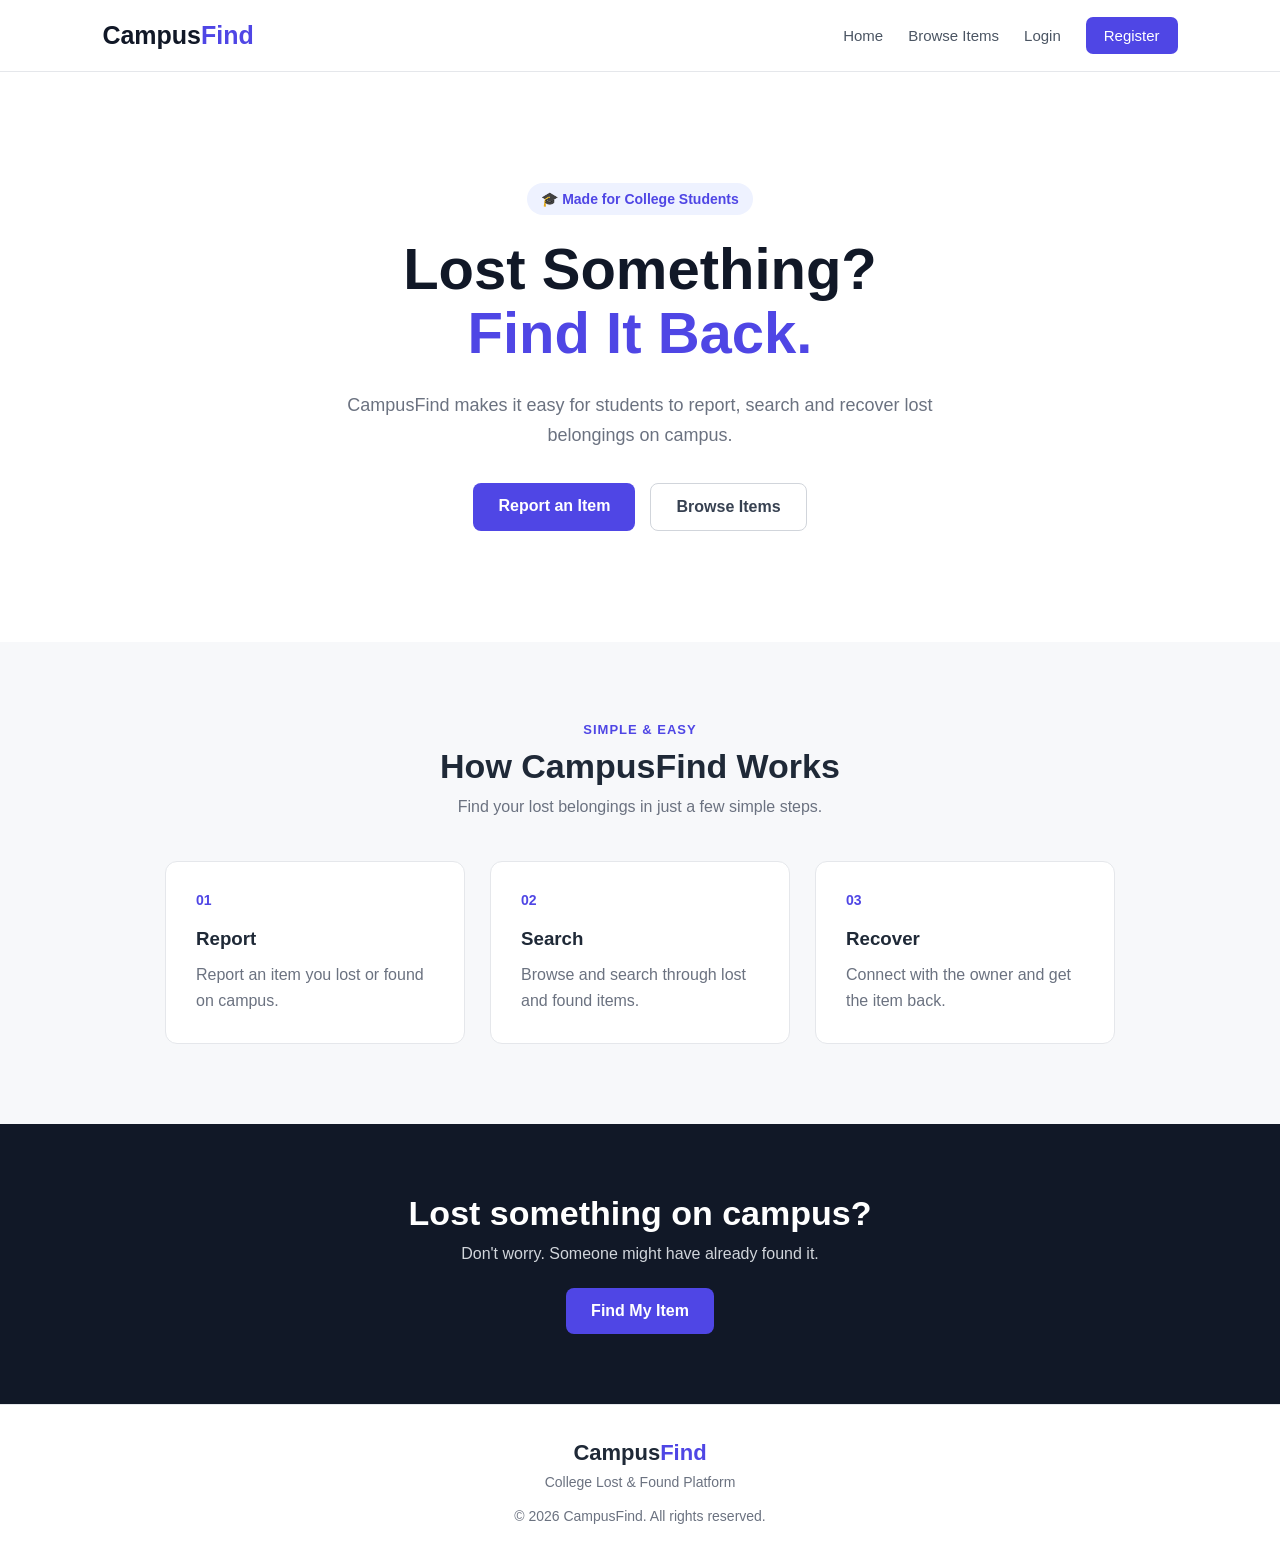
==== frontend/index.html @ 3764a951 "Add login and registration pages" ====
<!DOCTYPE html>
<html lang="en">

<head>
    <meta charset="UTF-8">
    <meta name="viewport" content="width=device-width, initial-scale=1.0">

    <title>CampusFind | Lost & Found</title>

    <link rel="stylesheet" href="css/style.css">
</head>

<body>

    <!-- NAVBAR -->
    <nav class="navbar">

        <a href="index.html" class="logo">
            Campus<span>Find</span>
        </a>

        <div class="nav-links">
            <a href="index.html">Home</a>
            <a href="items.html">Browse Items</a>
            <a href="login.html">Login</a>
            <a href="register.html" class="nav-btn">Register</a>
        </div>

    </nav>


    <!-- HERO -->
    <section class="hero">

        <div class="hero-content">

            <div class="badge">
                🎓 Made for College Students
            </div>

            <h1>
                Lost Something?
                <span>Find It Back.</span>
            </h1>

            <p>
                CampusFind makes it easy for students to report,
                search and recover lost belongings on campus.
            </p>

            <div class="hero-buttons">

                <a href="report.html" class="btn primary-btn">
                    Report an Item
                </a>

                <a href="items.html" class="btn secondary-btn">
                    Browse Items
                </a>

            </div>

        </div>

    </section>


    <!-- HOW IT WORKS -->
    <section class="how-section">

        <div class="section-heading">

            <p class="small-title">SIMPLE & EASY</p>

            <h2>How CampusFind Works</h2>

            <p>
                Find your lost belongings in just a few simple steps.
            </p>

        </div>


        <div class="steps">

            <div class="step-card">

                <div class="step-number">01</div>

                <h3>Report</h3>

                <p>
                    Report an item you lost or found on campus.
                </p>

            </div>


            <div class="step-card">

                <div class="step-number">02</div>

                <h3>Search</h3>

                <p>
                    Browse and search through lost and found items.
                </p>

            </div>


            <div class="step-card">

                <div class="step-number">03</div>

                <h3>Recover</h3>

                <p>
                    Connect with the owner and get the item back.
                </p>

            </div>

        </div>

    </section>


    <!-- CTA -->
    <section class="cta">

        <h2>
            Lost something on campus?
        </h2>

        <p>
            Don't worry. Someone might have already found it.
        </p>

        <a href="items.html" class="btn primary-btn">
            Find My Item
        </a>

    </section>


    <!-- FOOTER -->
    <footer>

        <div class="footer-logo">
            Campus<span>Find</span>
        </div>

        <p>
            College Lost & Found Platform
        </p>

        <p class="copyright">
            © 2026 CampusFind. All rights reserved.
        </p>

    </footer>


</body>

</html>
---- frontend/css/style.css ----
* {
    margin: 0;
    padding: 0;
    box-sizing: border-box;
}

body {
    font-family: Arial, sans-serif;
    background: #f7f8fa;
    color: #1f2937;
}


/* NAVBAR */

.navbar {
    height: 72px;
    background: white;

    display: flex;
    align-items: center;
    justify-content: space-between;

    padding: 0 8%;

    border-bottom: 1px solid #e5e7eb;
}

.logo {
    text-decoration: none;
    color: #111827;

    font-size: 25px;
    font-weight: 800;
}

.logo span,
.footer-logo span {
    color: #4f46e5;
}

.nav-links {
    display: flex;
    align-items: center;
    gap: 25px;
}

.nav-links a {
    text-decoration: none;
    color: #4b5563;
    font-size: 15px;
}

.nav-links a:hover {
    color: #4f46e5;
}

.nav-btn {
    background: #4f46e5;
    color: white !important;

    padding: 10px 18px;
    border-radius: 7px;
}


/* HERO */

.hero {
    min-height: 570px;

    display: flex;
    justify-content: center;
    align-items: center;

    text-align: center;

    padding: 60px 20px;

    background: white;
}

.hero-content {
    max-width: 750px;
}

.badge {
    display: inline-block;

    padding: 8px 14px;

    border-radius: 20px;

    background: #eef2ff;
    color: #4f46e5;

    font-size: 14px;
    font-weight: 600;

    margin-bottom: 22px;
}

.hero h1 {
    font-size: 58px;
    line-height: 1.1;

    color: #111827;

    margin-bottom: 25px;
}

.hero h1 span {
    display: block;
    color: #4f46e5;
}

.hero p {
    max-width: 620px;

    margin: 0 auto 32px;

    font-size: 18px;
    line-height: 1.7;

    color: #6b7280;
}


/* BUTTONS */

.hero-buttons {
    display: flex;
    justify-content: center;
    gap: 15px;
}

.btn {
    display: inline-block;

    padding: 14px 25px;

    border-radius: 8px;

    text-decoration: none;

    font-weight: 600;
}

.primary-btn {
    background: #4f46e5;
    color: white;
}

.primary-btn:hover {
    background: #4338ca;
}

.secondary-btn {
    background: white;
    color: #374151;

    border: 1px solid #d1d5db;
}


/* HOW IT WORKS */

.how-section {
    padding: 80px 8%;
}

.section-heading {
    text-align: center;
    margin-bottom: 45px;
}

.small-title {
    color: #4f46e5;

    font-size: 13px;
    font-weight: bold;

    letter-spacing: 1px;

    margin-bottom: 10px;
}

.section-heading h2 {
    font-size: 34px;
    margin-bottom: 12px;
}

.section-heading > p:last-child {
    color: #6b7280;
}


.steps {
    display: flex;
    justify-content: center;

    gap: 25px;
}

.step-card {
    background: white;

    width: 300px;

    padding: 30px;

    border: 1px solid #e5e7eb;

    border-radius: 12px;
}

.step-number {
    color: #4f46e5;

    font-size: 14px;
    font-weight: bold;

    margin-bottom: 20px;
}

.step-card h3 {
    margin-bottom: 12px;
}

.step-card p {
    color: #6b7280;
    line-height: 1.6;
}


/* CTA */

.cta {
    padding: 70px 20px;

    background: #111827;

    color: white;

    text-align: center;
}

.cta h2 {
    font-size: 34px;
    margin-bottom: 12px;
}

.cta p {
    color: #d1d5db;
    margin-bottom: 25px;
}


/* FOOTER */

footer {
    padding: 35px 20px;

    text-align: center;

    background: white;

    border-top: 1px solid #e5e7eb;
}

.footer-logo {
    font-size: 22px;
    font-weight: bold;

    margin-bottom: 8px;
}

footer p {
    color: #6b7280;
    font-size: 14px;
}

.copyright {
    margin-top: 18px;
}


/* MOBILE */

@media (max-width: 700px) {

    .navbar {
        padding: 0 5%;
    }

    .nav-links {
        gap: 10px;
    }

    .nav-links a:not(.nav-btn) {
        display: none;
    }

    .hero h1 {
        font-size: 42px;
    }

    .hero p {
        font-size: 16px;
    }

    .hero-buttons {
        flex-direction: column;
    }

    .steps {
        flex-direction: column;
        align-items: center;
    }

    .step-card {
        width: 100%;
        max-width: 400px;
    }
}
/* AUTH PAGES */

.auth-page {
    min-height: calc(100vh - 72px);

    display: flex;
    justify-content: center;
    align-items: center;

    padding: 50px 20px;

    background: #f7f8fa;
}

.auth-card {
    width: 100%;
    max-width: 450px;

    background: white;

    padding: 40px;

    border: 1px solid #e5e7eb;
    border-radius: 14px;

    box-shadow: 0 8px 30px rgba(0, 0, 0, 0.06);
}

.auth-header {
    text-align: center;
    margin-bottom: 30px;
}

.auth-header h1 {
    font-size: 30px;
    margin-bottom: 10px;
}

.auth-header p {
    color: #6b7280;
}


/* FORM */

.form-group {
    margin-bottom: 20px;
}

.form-group label {
    display: block;

    margin-bottom: 8px;

    font-size: 14px;
    font-weight: 600;
}

.form-group input {
    width: 100%;

    padding: 13px 14px;

    border: 1px solid #d1d5db;
    border-radius: 7px;

    font-size: 15px;

    outline: none;
}

.form-group input:focus {
    border-color: #4f46e5;
}


/* OPTIONS */

.form-options {
    display: flex;

    justify-content: space-between;
    align-items: center;

    margin-bottom: 25px;

    font-size: 13px;
}

.form-options a {
    color: #4f46e5;
    text-decoration: none;
}

.remember {
    display: flex;
    align-items: center;
    gap: 6px;
}


/* LOGIN BUTTON */

.auth-btn {
    width: 100%;

    padding: 14px;

    border: none;
    border-radius: 8px;

    background: #4f46e5;
    color: white;

    font-size: 16px;
    font-weight: 600;

    cursor: pointer;
}

.auth-btn:hover {
    background: #4338ca;
}


/* AUTH FOOTER */

.auth-footer {
    text-align: center;

    margin-top: 25px;

    font-size: 14px;

    color: #6b7280;
}

.auth-footer a {
    color: #4f46e5;

    font-weight: 600;

    text-decoration: none;
}
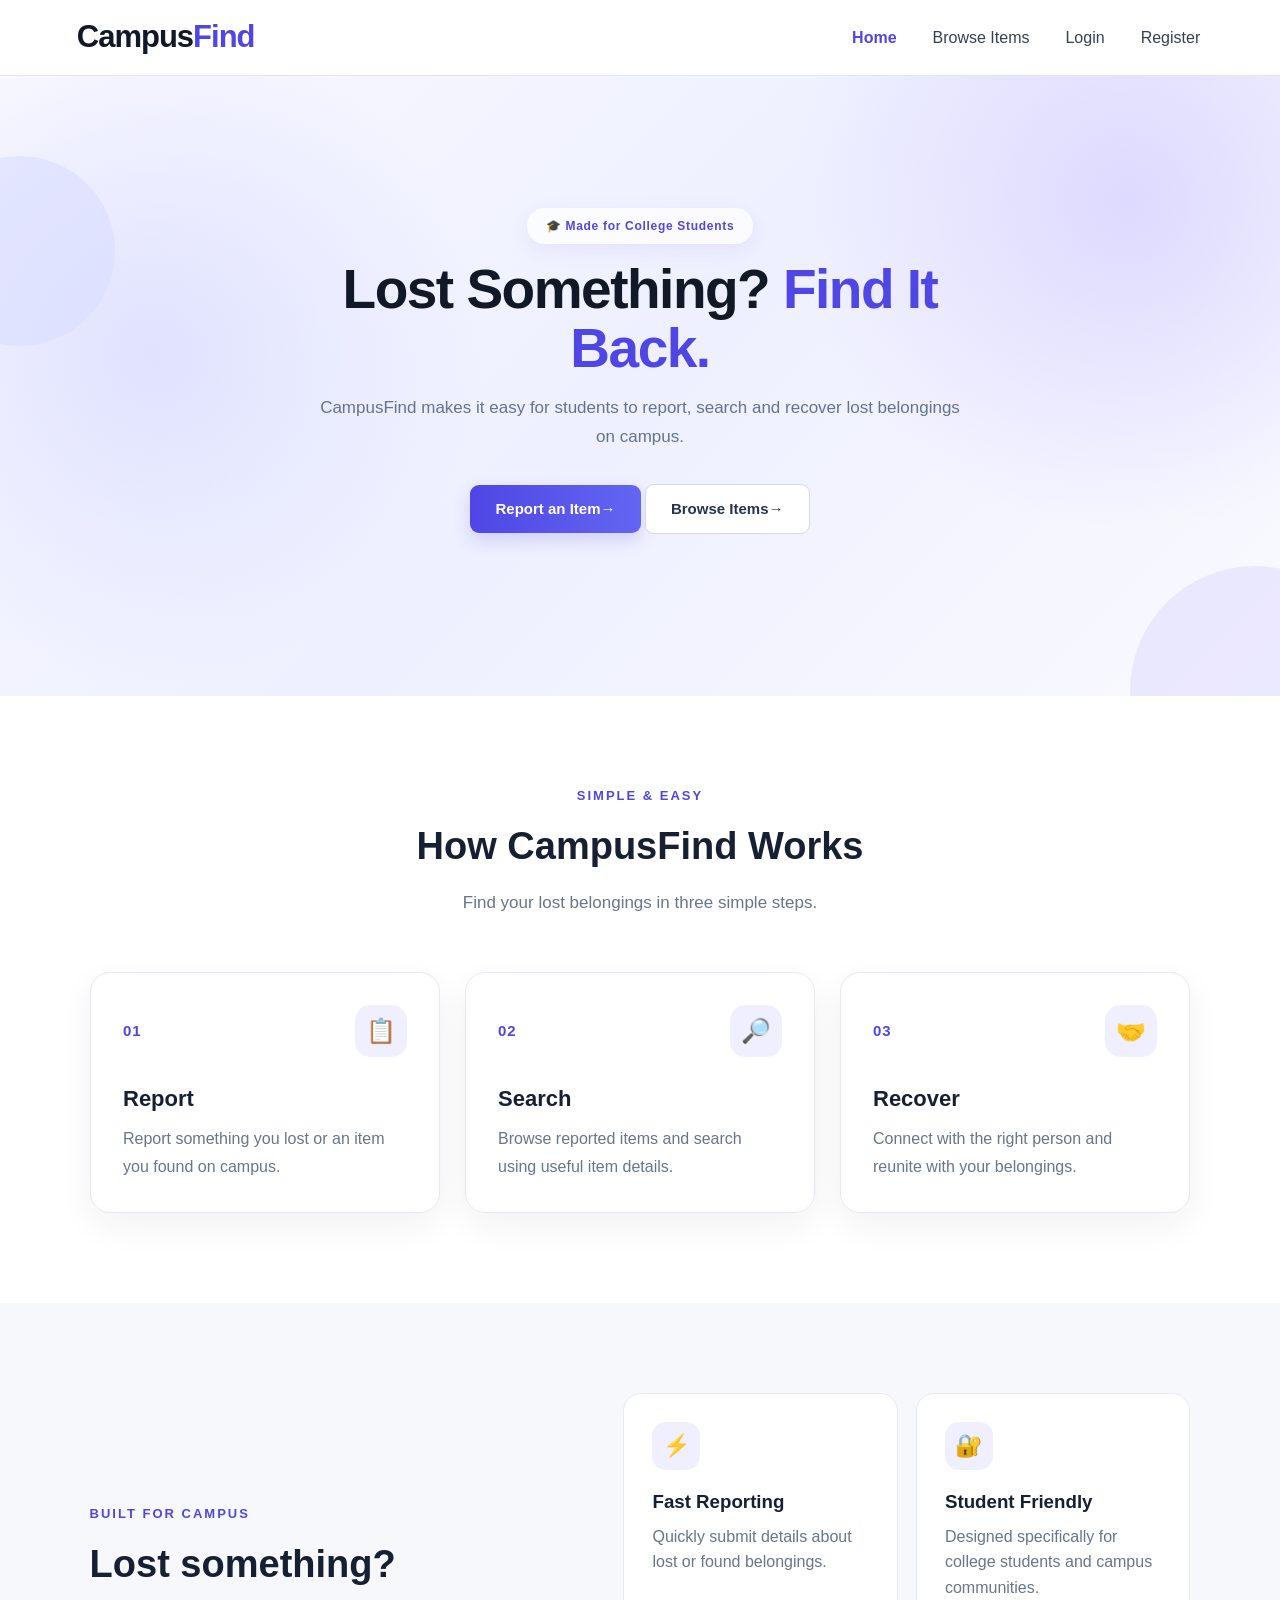
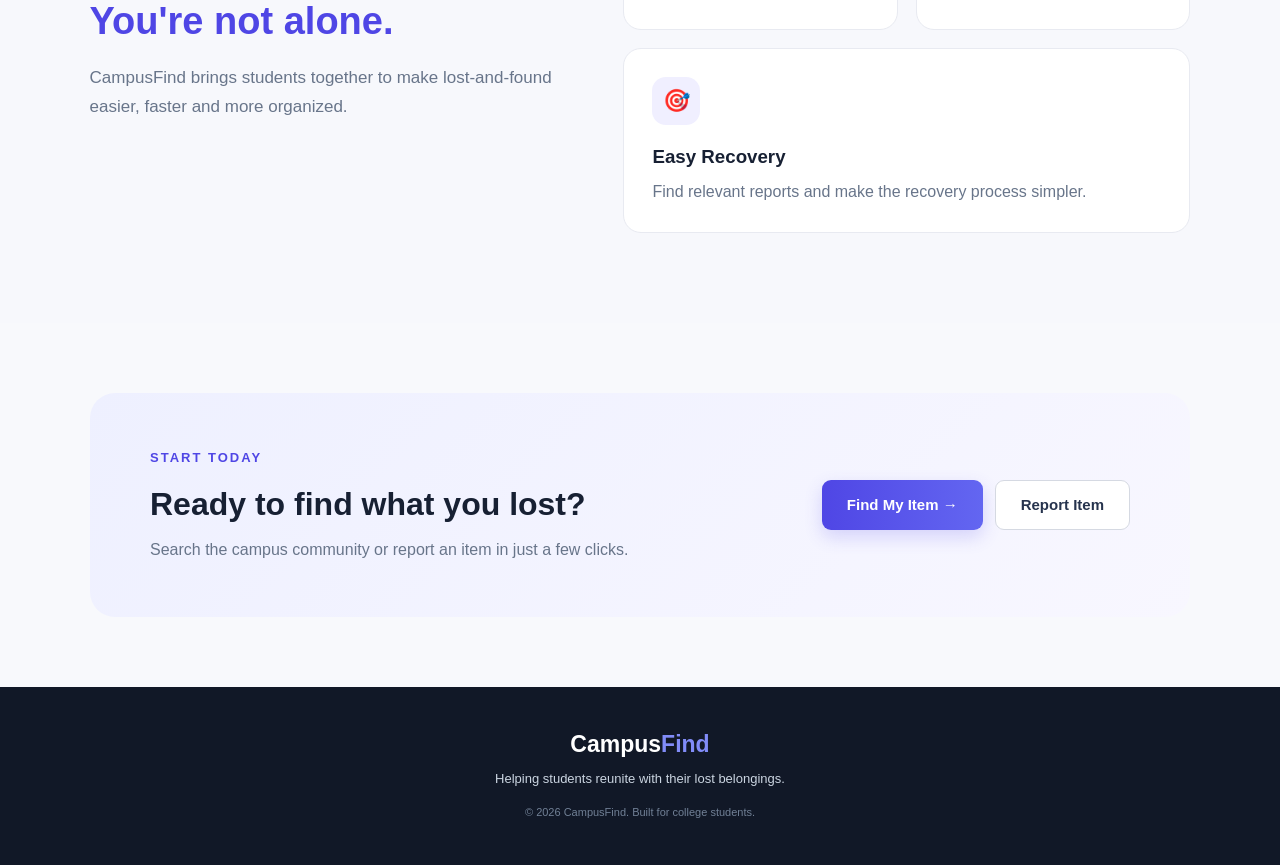
==== commit 341dc41b: "Improve professional login and registration UI" ====
--- a/frontend/index.html
+++ b/frontend/index.html
@@ -12,7 +12,8 @@
 
 <body>
 
-    <!-- NAVBAR -->
+    <!-- ================= NAVBAR ================= -->
+
     <nav class="navbar">
 
         <a href="index.html" class="logo">
@@ -29,12 +30,16 @@
     </nav>
 
 
-    <!-- HERO -->
-    <section class="hero">
+    <!-- ================= HERO ================= -->
+
+    <section class="report-hero home-hero">
+
+        <div class="hero-decoration decoration-one"></div>
+        <div class="hero-decoration decoration-two"></div>
 
         <div class="hero-content">
 
-            <div class="badge">
+            <div class="hero-badge">
                 🎓 Made for College Students
             </div>
 
@@ -52,10 +57,12 @@
 
                 <a href="report.html" class="btn primary-btn">
                     Report an Item
+                    <span>→</span>
                 </a>
 
                 <a href="items.html" class="btn secondary-btn">
                     Browse Items
+                    <span>→</span>
                 </a>
 
             </div>
@@ -65,86 +72,240 @@
     </section>
 
 
-    <!-- HOW IT WORKS -->
-    <section class="how-section">
-
-        <div class="section-heading">
-
-            <p class="small-title">SIMPLE & EASY</p>
-
-            <h2>How CampusFind Works</h2>
+    <!-- ================= HOW IT WORKS ================= -->
+
+    <section class="home-section">
+
+        <div class="home-section-heading">
+
+            <div class="home-eyebrow">
+                SIMPLE & EASY
+            </div>
+
+            <h2>
+                How CampusFind Works
+            </h2>
 
             <p>
-                Find your lost belongings in just a few simple steps.
+                Find your lost belongings in three simple steps.
             </p>
 
         </div>
 
 
-        <div class="steps">
-
-            <div class="step-card">
-
-                <div class="step-number">01</div>
-
-                <h3>Report</h3>
-
-                <p>
-                    Report an item you lost or found on campus.
-                </p>
-
-            </div>
-
-
-            <div class="step-card">
-
-                <div class="step-number">02</div>
-
-                <h3>Search</h3>
-
-                <p>
-                    Browse and search through lost and found items.
-                </p>
-
-            </div>
-
-
-            <div class="step-card">
-
-                <div class="step-number">03</div>
-
-                <h3>Recover</h3>
-
-                <p>
-                    Connect with the owner and get the item back.
-                </p>
-
-            </div>
+        <div class="home-steps">
+
+
+            <!-- STEP 1 -->
+
+            <div class="home-step">
+
+                <div class="step-top">
+
+                    <span class="step-number">
+                        01
+                    </span>
+
+                    <span class="step-icon">
+                        📋
+                    </span>
+
+                </div>
+
+                <h3>
+                    Report
+                </h3>
+
+                <p>
+                    Report something you lost or an item
+                    you found on campus.
+                </p>
+
+            </div>
+
+
+            <!-- STEP 2 -->
+
+            <div class="home-step">
+
+                <div class="step-top">
+
+                    <span class="step-number">
+                        02
+                    </span>
+
+                    <span class="step-icon">
+                        🔎
+                    </span>
+
+                </div>
+
+                <h3>
+                    Search
+                </h3>
+
+                <p>
+                    Browse reported items and search using
+                    useful item details.
+                </p>
+
+            </div>
+
+
+            <!-- STEP 3 -->
+
+            <div class="home-step">
+
+                <div class="step-top">
+
+                    <span class="step-number">
+                        03
+                    </span>
+
+                    <span class="step-icon">
+                        🤝
+                    </span>
+
+                </div>
+
+                <h3>
+                    Recover
+                </h3>
+
+                <p>
+                    Connect with the right person and
+                    reunite with your belongings.
+                </p>
+
+            </div>
+
 
         </div>
 
     </section>
 
 
-    <!-- CTA -->
-    <section class="cta">
-
-        <h2>
-            Lost something on campus?
-        </h2>
-
-        <p>
-            Don't worry. Someone might have already found it.
-        </p>
-
-        <a href="items.html" class="btn primary-btn">
-            Find My Item
-        </a>
+    <!-- ================= FEATURES ================= -->
+
+    <section class="home-features">
+
+        <div class="home-feature-content">
+
+            <div class="home-eyebrow">
+                BUILT FOR CAMPUS
+            </div>
+
+            <h2>
+                Lost something?
+                <span>You're not alone.</span>
+            </h2>
+
+            <p>
+                CampusFind brings students together to make
+                lost-and-found easier, faster and more organized.
+            </p>
+
+        </div>
+
+
+        <div class="feature-grid">
+
+            <div class="feature-card">
+
+                <div class="feature-icon">
+                    ⚡
+                </div>
+
+                <h3>
+                    Fast Reporting
+                </h3>
+
+                <p>
+                    Quickly submit details about lost or
+                    found belongings.
+                </p>
+
+            </div>
+
+
+            <div class="feature-card">
+
+                <div class="feature-icon">
+                    🔐
+                </div>
+
+                <h3>
+                    Student Friendly
+                </h3>
+
+                <p>
+                    Designed specifically for college
+                    students and campus communities.
+                </p>
+
+            </div>
+
+
+            <div class="feature-card">
+
+                <div class="feature-icon">
+                    🎯
+                </div>
+
+                <h3>
+                    Easy Recovery
+                </h3>
+
+                <p>
+                    Find relevant reports and make the
+                    recovery process simpler.
+                </p>
+
+            </div>
+
+        </div>
 
     </section>
 
 
-    <!-- FOOTER -->
+    <!-- ================= CTA ================= -->
+
+    <section class="home-cta">
+
+        <div>
+
+            <div class="home-eyebrow">
+                START TODAY
+            </div>
+
+            <h2>
+                Ready to find what you lost?
+            </h2>
+
+            <p>
+                Search the campus community or report
+                an item in just a few clicks.
+            </p>
+
+        </div>
+
+        <div class="cta-buttons">
+
+            <a href="items.html" class="btn primary-btn">
+                Find My Item →
+            </a>
+
+            <a href="report.html" class="btn secondary-btn">
+                Report Item
+            </a>
+
+        </div>
+
+    </section>
+
+
+    <!-- ================= FOOTER ================= -->
+
     <footer>
 
         <div class="footer-logo">
@@ -152,16 +313,18 @@
         </div>
 
         <p>
-            College Lost & Found Platform
+            Helping students reunite with their lost belongings.
         </p>
 
         <p class="copyright">
-            © 2026 CampusFind. All rights reserved.
+            © 2026 CampusFind. Built for college students.
         </p>
 
     </footer>
 
 
+    <script src="js/app.js"></script>
+
 </body>
 
 </html>
--- a/frontend/css/style.css
+++ b/frontend/css/style.css
@@ -1,469 +1,2933 @@
+/* =========================================================
+   CAMPUSFIND - COMPLETE STYLESHEET
+   Gradient & Illustration UI
+   ========================================================= */
+
+
+/* =========================================================
+   RESET
+   ========================================================= */
+
 * {
     margin: 0;
     padding: 0;
     box-sizing: border-box;
 }
 
+html {
+    scroll-behavior: smooth;
+}
+
 body {
-    font-family: Arial, sans-serif;
-    background: #f7f8fa;
-    color: #1f2937;
-}
-
-
-/* NAVBAR */
+    font-family: Arial, Helvetica, sans-serif;
+    background: #f8f9fc;
+    color: #172033;
+    line-height: 1.5;
+}
+
+a {
+    text-decoration: none;
+    color: inherit;
+}
+
+button,
+input,
+select,
+textarea {
+    font-family: inherit;
+}
+
+
+/* =========================================================
+   NAVBAR
+   ========================================================= */
 
 .navbar {
-    height: 72px;
-    background: white;
+    height: 76px;
 
     display: flex;
     align-items: center;
     justify-content: space-between;
 
-    padding: 0 8%;
+    padding: 0 6%;
+
+    background: rgba(255, 255, 255, 0.97);
 
     border-bottom: 1px solid #e5e7eb;
+
+    position: relative;
+    z-index: 50;
 }
 
 .logo {
-    text-decoration: none;
+    font-size: 31px;
+    font-weight: 800;
+    letter-spacing: -1px;
     color: #111827;
-
-    font-size: 25px;
-    font-weight: 800;
-}
-
-.logo span,
-.footer-logo span {
+}
+
+.logo span {
     color: #4f46e5;
 }
 
 .nav-links {
     display: flex;
     align-items: center;
-    gap: 25px;
+    gap: 30px;
 }
 
 .nav-links a {
-    text-decoration: none;
-    color: #4b5563;
-    font-size: 15px;
+    color: #344054;
+    font-size: 16px;
+    font-weight: 500;
+
+    padding: 10px 3px;
+
+    transition: 0.2s;
 }
 
 .nav-links a:hover {
     color: #4f46e5;
 }
 
-.nav-btn {
-    background: #4f46e5;
-    color: white !important;
-
-    padding: 10px 18px;
-    border-radius: 7px;
-}
-
-
-/* HERO */
-
-.hero {
-    min-height: 570px;
-
-    display: flex;
+.nav-links a.active {
+    color: #4f46e5;
+    font-weight: 700;
+}
+
+
+/* =========================================================
+   GENERAL BUTTONS
+   ========================================================= */
+
+.btn,
+button {
+    cursor: pointer;
+}
+
+.primary-btn {
+    display: inline-flex;
+    align-items: center;
     justify-content: center;
-    align-items: center;
+
+    padding: 13px 25px;
+
+    border: none;
+    border-radius: 9px;
+
+    background: linear-gradient(
+        90deg,
+        #4f46e5,
+        #6366f1
+    );
+
+    color: white;
+
+    font-size: 15px;
+    font-weight: 700;
+
+    box-shadow:
+        0 7px 18px rgba(79, 70, 229, 0.2);
+
+    transition: 0.2s;
+}
+
+.primary-btn:hover {
+    transform: translateY(-2px);
+
+    box-shadow:
+        0 10px 24px rgba(79, 70, 229, 0.28);
+}
+
+.secondary-btn {
+    display: inline-flex;
+    align-items: center;
+    justify-content: center;
+
+    padding: 13px 25px;
+
+    border: 1px solid #d5d9e2;
+    border-radius: 9px;
+
+    background: white;
+
+    color: #26334d;
+
+    font-size: 15px;
+    font-weight: 700;
+
+    transition: 0.2s;
+}
+
+.secondary-btn:hover {
+    border-color: #6366f1;
+    color: #4f46e5;
+}
+
+
+/* =========================================================
+   REPORT HERO
+   ========================================================= */
+
+.report-hero {
+    position: relative;
+
+    min-height: 390px;
+
+    display: flex;
+    align-items: center;
+    justify-content: center;
+
+    overflow: hidden;
+
+    padding: 60px 8% 90px;
+
+    background:
+        radial-gradient(
+            circle at 12% 45%,
+            #e0e2ff 0,
+            transparent 28%
+        ),
+        radial-gradient(
+            circle at 88% 20%,
+            #ded9ff 0,
+            transparent 27%
+        ),
+        linear-gradient(
+            135deg,
+            #f8f8ff,
+            #eef0ff 50%,
+            #faf9ff
+        );
+}
+
+
+/* =========================================================
+   HERO CONTENT
+   ========================================================= */
+
+.hero-content {
+    position: relative;
+
+    z-index: 5;
+
+    width: 62%;
 
     text-align: center;
-
-    padding: 60px 20px;
+}
+
+.hero-badge {
+    display: inline-block;
+
+    padding: 9px 19px;
+
+    margin-bottom: 16px;
+
+    border-radius: 30px;
+
+    background: rgba(255, 255, 255, 0.75);
+
+    color: #4f46e5;
+
+    font-size: 12px;
+
+    font-weight: 800;
+
+    letter-spacing: 0.7px;
+
+    box-shadow:
+        0 6px 20px rgba(79, 70, 229, 0.08);
+}
+
+.report-hero h1 {
+    margin-bottom: 15px;
+
+    font-size: 55px;
+
+    line-height: 1.08;
+
+    letter-spacing: -1.5px;
+
+    color: #111827;
+}
+
+.report-hero h1 span {
+    color: #4f46e5;
+}
+
+.report-hero .hero-content > p {
+    max-width: 650px;
+
+    margin: auto;
+
+    color: #64748b;
+
+    font-size: 17px;
+
+    line-height: 1.7;
+}
+
+
+/* =========================================================
+   HERO DECORATIONS
+   ========================================================= */
+
+.hero-decoration {
+    position: absolute;
+
+    border-radius: 50%;
+
+    opacity: 0.55;
+
+    pointer-events: none;
+}
+
+.decoration-one {
+    width: 190px;
+    height: 190px;
+
+    left: -75px;
+    top: 80px;
+
+    background: #d9dcff;
+}
+
+.decoration-two {
+    width: 250px;
+    height: 250px;
+
+    right: -100px;
+    bottom: -120px;
+
+    background: #e1ddff;
+}
+
+
+/* =========================================================
+   CAMPUS ILLUSTRATION
+   ========================================================= */
+
+.campus-illustration {
+    position: absolute;
+
+    right: 4%;
+    bottom: 0;
+
+    width: 300px;
+    height: 265px;
+
+    overflow: hidden;
+
+    border-radius: 150px 150px 0 0;
+
+    background:
+        linear-gradient(
+            180deg,
+            #dfe3ff,
+            #f4f4ff
+        );
+
+    z-index: 3;
+}
+
+.sun {
+    position: absolute;
+
+    width: 70px;
+    height: 70px;
+
+    top: 30px;
+    right: 55px;
+
+    border-radius: 50%;
+
+    background: #ffd86b;
+}
+
+.hill {
+    position: absolute;
+
+    border-radius: 50%;
+
+    bottom: -80px;
+}
+
+.hill-one {
+    width: 360px;
+    height: 190px;
+
+    left: -80px;
+
+    background: #b8b5f5;
+}
+
+.hill-two {
+    width: 310px;
+    height: 140px;
+
+    right: -100px;
+
+    background: #9e9ae9;
+}
+
+
+/* =========================================================
+   ILLUSTRATION SIGN
+   ========================================================= */
+
+.sign-board {
+    position: absolute;
+
+    z-index: 6;
+
+    left: 80px;
+    bottom: 50px;
+
+    width: 105px;
+
+    padding: 12px 10px;
+
+    border-radius: 8px;
 
     background: white;
-}
-
-.hero-content {
-    max-width: 750px;
-}
+
+    color: #3730a3;
+
+    text-align: center;
+
+    font-size: 13px;
+
+    font-weight: 800;
+
+    transform: rotate(-4deg);
+
+    box-shadow:
+        0 9px 22px rgba(30, 27, 75, 0.15);
+}
+
+.sign-board div:nth-child(2) {
+    margin: 2px 0;
+
+    color: #4f46e5;
+
+    font-size: 20px;
+}
+
+.illustration-text {
+    position: absolute;
+
+    z-index: 7;
+
+    left: 20px;
+    bottom: 13px;
+
+    color: white;
+
+    font-size: 12px;
+
+    font-weight: 600;
+}
+
+.flower {
+    position: absolute;
+
+    z-index: 7;
+
+    color: #f472b6;
+
+    font-size: 23px;
+}
+
+.flower-one {
+    left: 25px;
+    bottom: 25px;
+}
+
+.flower-two {
+    right: 28px;
+    bottom: 38px;
+}
+
+.flower-three {
+    right: 90px;
+    bottom: 17px;
+}
+
+
+/* =========================================================
+   MAIN REPORT LAYOUT
+   ========================================================= */
+
+.report-container {
+    position: relative;
+
+    z-index: 10;
+
+    display: grid;
+
+    grid-template-columns:
+        minmax(0, 1.55fr)
+        minmax(280px, 0.85fr);
+
+    gap: 25px;
+
+    width: 100%;
+    max-width: 1150px;
+
+    margin: -45px auto 70px;
+
+    padding: 0 20px;
+}
+
+
+/* =========================================================
+   REPORT FORM CARD
+   ========================================================= */
+
+.report-form-card {
+    background: rgba(255, 255, 255, 0.98);
+
+    padding: 34px;
+
+    border-radius: 18px;
+
+    border: 1px solid #e5e7eb;
+
+    box-shadow:
+        0 20px 50px rgba(65, 60, 130, 0.12);
+}
+
+
+/* =========================================================
+   FORM HEADER
+   ========================================================= */
+
+.form-card-header {
+    display: flex;
+
+    align-items: center;
+
+    gap: 15px;
+
+    margin-bottom: 32px;
+
+    padding-bottom: 20px;
+
+    border-bottom: 1px solid #edf0f5;
+}
+
+.form-icon {
+    width: 53px;
+    height: 53px;
+
+    display: flex;
+
+    justify-content: center;
+    align-items: center;
+
+    border-radius: 14px;
+
+    background:
+        linear-gradient(
+            135deg,
+            #e8e6ff,
+            #f2f0ff
+        );
+
+    font-size: 23px;
+}
+
+.form-card-header h2 {
+    margin-bottom: 4px;
+
+    color: #172033;
+
+    font-size: 23px;
+}
+
+.form-card-header p {
+    color: #7b8799;
+
+    font-size: 14px;
+}
+
+
+/* =========================================================
+   FORM GROUPS
+   ========================================================= */
+
+.report-form-card .form-group {
+    margin-bottom: 24px;
+}
+
+.report-form-card .form-group > label,
+.label-row label {
+    display: block;
+
+    margin-bottom: 8px;
+
+    color: #172033;
+
+    font-size: 14px;
+
+    font-weight: 750;
+}
+
+.required {
+    color: #ef4444;
+}
+
+.optional {
+    color: #94a3b8;
+
+    font-weight: 500;
+}
+
+.field-hint {
+    margin-bottom: 12px;
+
+    color: #8a96a8;
+
+    font-size: 12px;
+}
+
+
+/* =========================================================
+   INPUTS
+   ========================================================= */
+
+.report-form-card input[type="text"],
+.report-form-card input[type="date"],
+.report-form-card select,
+.report-form-card textarea {
+    width: 100%;
+
+    padding: 14px 15px;
+
+    border: 1px solid #d7ddea;
+
+    border-radius: 10px;
+
+    outline: none;
+
+    background: white;
+
+    color: #172033;
+
+    font-size: 14px;
+
+    transition:
+        border-color 0.2s,
+        box-shadow 0.2s,
+        transform 0.2s;
+}
+
+.report-form-card input::placeholder,
+.report-form-card textarea::placeholder {
+    color: #9aa4b4;
+}
+
+.report-form-card input:focus,
+.report-form-card select:focus,
+.report-form-card textarea:focus {
+    border-color: #6366f1;
+
+    box-shadow:
+        0 0 0 3px rgba(99, 102, 241, 0.10);
+}
+
+.report-form-card textarea {
+    min-height: 120px;
+
+    resize: vertical;
+}
+
+
+/* =========================================================
+   STATUS OPTIONS
+   ========================================================= */
+
+.status-options {
+    display: grid;
+
+    grid-template-columns: 1fr 1fr;
+
+    gap: 14px;
+}
+
+.status-option {
+    display: block;
+
+    cursor: pointer;
+}
+
+.status-option > input {
+    display: none;
+}
+
+.status-content {
+    display: flex;
+
+    align-items: center;
+
+    gap: 13px;
+
+    min-height: 78px;
+
+    padding: 12px 15px;
+
+    border: 1.5px solid #d7ddea;
+
+    border-radius: 11px;
+
+    background: white;
+
+    transition: 0.2s;
+}
+
+.status-option:hover .status-content {
+    border-color: #a5b4fc;
+
+    transform: translateY(-2px);
+
+    box-shadow:
+        0 5px 15px rgba(79, 70, 229, 0.07);
+}
+
+.status-option input:checked + .status-content {
+    border-color: #4f46e5;
+
+    background: #f2f2ff;
+
+    box-shadow:
+        0 6px 18px rgba(79, 70, 229, 0.08);
+}
+
+.status-circle {
+    width: 41px;
+    height: 41px;
+
+    flex-shrink: 0;
+
+    display: flex;
+
+    justify-content: center;
+    align-items: center;
+
+    border-radius: 50%;
+
+    font-weight: 800;
+}
+
+.lost-circle {
+    background: #ffe1e8;
+
+    color: #e11d48;
+}
+
+.found-circle {
+    background: #dff8ed;
+
+    color: #059669;
+}
+
+.status-content strong {
+    display: block;
+
+    margin-bottom: 4px;
+
+    color: #172033;
+
+    font-size: 14px;
+}
+
+.status-option input:checked + .status-content strong {
+    color: #4338ca;
+}
+
+.status-content small {
+    color: #8792a5;
+
+    font-size: 12px;
+}
+
+
+/* =========================================================
+   CHARACTER COUNT
+   ========================================================= */
+
+.label-row {
+    display: flex;
+
+    align-items: center;
+
+    justify-content: space-between;
+}
+
+#characterCount {
+    color: #94a3b8;
+
+    font-size: 11px;
+}
+
+
+/* =========================================================
+   IMAGE UPLOAD
+   ========================================================= */
+
+.upload-box {
+    position: relative;
+
+    display: flex;
+
+    flex-direction: column;
+
+    align-items: center;
+
+    justify-content: center;
+
+    min-height: 125px;
+
+    padding: 20px;
+
+    border: 1.5px dashed #9daeff;
+
+    border-radius: 11px;
+
+    background:
+        linear-gradient(
+            135deg,
+            #fafaff,
+            #f6f7ff
+        );
+
+    text-align: center;
+
+    cursor: pointer;
+
+    transition: 0.2s;
+}
+
+.upload-box:hover {
+    border-color: #6366f1;
+
+    background: #f0f1ff;
+
+    transform: translateY(-1px);
+}
+
+.upload-box input {
+    position: absolute;
+
+    inset: 0;
+
+    width: 100%;
+    height: 100%;
+
+    opacity: 0;
+
+    cursor: pointer;
+}
+
+.upload-icon {
+    margin-bottom: 6px;
+
+    color: #5664a7;
+
+    font-size: 28px;
+}
+
+.upload-box strong {
+    color: #26345c;
+
+    font-size: 13px;
+}
+
+.upload-box small {
+    margin-top: 4px;
+
+    color: #94a3b8;
+
+    font-size: 11px;
+}
+
+
+/* =========================================================
+   SUBMIT BUTTON
+   ========================================================= */
+
+.submit-report-btn {
+    width: 100%;
+
+    display: flex;
+
+    align-items: center;
+    justify-content: center;
+
+    gap: 10px;
+
+    padding: 15px;
+
+    border: none;
+
+    border-radius: 10px;
+
+    background:
+        linear-gradient(
+            90deg,
+            #4f46e5,
+            #6366f1,
+            #7c3aed
+        );
+
+    color: white;
+
+    font-size: 15px;
+
+    font-weight: 750;
+
+    cursor: pointer;
+
+    box-shadow:
+        0 8px 20px rgba(79, 70, 229, 0.22);
+
+    transition: 0.2s;
+}
+
+.submit-report-btn:hover {
+    transform: translateY(-2px);
+
+    box-shadow:
+        0 12px 27px rgba(79, 70, 229, 0.3);
+}
+
+.submit-report-btn:active {
+    transform: translateY(0);
+}
+
+.submit-report-btn span {
+    font-size: 17px;
+}
+
+
+/* =========================================================
+   SIDEBAR
+   ========================================================= */
+
+.report-sidebar {
+    display: flex;
+
+    flex-direction: column;
+
+    gap: 20px;
+}
+
+
+/* =========================================================
+   SIDE CARDS
+   ========================================================= */
+
+.side-card {
+    padding: 24px;
+
+    border-radius: 16px;
+
+    border: 1px solid rgba(226, 232, 240, 0.9);
+
+    box-shadow:
+        0 10px 30px rgba(65, 60, 130, 0.07);
+}
+
+
+/* =========================================================
+   WHY REPORT CARD
+   ========================================================= */
+
+.why-card {
+    background:
+        linear-gradient(
+            145deg,
+            #f4f2ff,
+            #ffffff
+        );
+}
+
+.side-card-title {
+    display: flex;
+
+    gap: 13px;
+
+    margin-bottom: 24px;
+}
+
+.side-icon {
+    width: 45px;
+    height: 45px;
+
+    flex-shrink: 0;
+
+    display: flex;
+
+    align-items: center;
+    justify-content: center;
+
+    border-radius: 12px;
+
+    font-size: 20px;
+}
+
+.purple-icon {
+    background: #e7e5ff;
+
+    color: #4f46e5;
+}
+
+.side-card h3 {
+    margin-bottom: 5px;
+
+    color: #172033;
+
+    font-size: 16px;
+}
+
+.side-card p {
+    color: #68758a;
+
+    font-size: 13px;
+
+    line-height: 1.55;
+}
+
+
+/* =========================================================
+   BENEFITS
+   ========================================================= */
+
+.benefit-list {
+    display: flex;
+
+    flex-direction: column;
+
+    gap: 16px;
+}
+
+.benefit {
+    display: flex;
+
+    align-items: center;
+
+    gap: 13px;
+}
+
+.benefit > span {
+    width: 37px;
+    height: 37px;
+
+    flex-shrink: 0;
+
+    display: flex;
+
+    align-items: center;
+    justify-content: center;
+
+    border-radius: 10px;
+
+    background: white;
+
+    box-shadow:
+        0 3px 10px rgba(0, 0, 0, 0.05);
+}
+
+.benefit p {
+    margin: 0;
+
+    color: #43506a;
+
+    font-size: 13px;
+}
+
+.side-message {
+    margin-top: 24px;
+
+    color: #6156c7;
+
+    font-size: 14px;
+
+    font-weight: 700;
+
+    text-align: center;
+
+    font-style: italic;
+}
+
+
+/* =========================================================
+   TIPS CARD
+   ========================================================= */
+
+.tips-card {
+    background:
+        linear-gradient(
+            145deg,
+            #effcf7,
+            #ffffff
+        );
+}
+
+.side-card-heading {
+    display: flex;
+
+    align-items: center;
+
+    gap: 12px;
+
+    margin-bottom: 20px;
+}
+
+.green-icon {
+    background: #dff8ed;
+
+    color: #059669;
+}
+
+.tips-list {
+    display: flex;
+
+    flex-direction: column;
+
+    gap: 12px;
+
+    padding: 0;
+
+    margin: 0;
+
+    list-style: none;
+}
+
+.tips-list li {
+    display: flex;
+
+    align-items: flex-start;
+
+    gap: 10px;
+
+    color: #526176;
+
+    font-size: 13px;
+
+    line-height: 1.45;
+}
+
+.tips-list li span {
+    width: 20px;
+    height: 20px;
+
+    flex-shrink: 0;
+
+    display: flex;
+
+    align-items: center;
+    justify-content: center;
+
+    border-radius: 50%;
+
+    background: #20b77a;
+
+    color: white;
+
+    font-size: 11px;
+
+    font-weight: bold;
+}
+
+
+/* =========================================================
+   REMEMBER CARD
+   ========================================================= */
+
+.remember-card {
+    display: flex;
+
+    align-items: center;
+
+    gap: 13px;
+
+    background:
+        linear-gradient(
+            145deg,
+            #fff8e6,
+            #fffdf7
+        );
+}
+
+.remember-icon {
+    width: 42px;
+    height: 42px;
+
+    flex-shrink: 0;
+
+    display: flex;
+
+    align-items: center;
+    justify-content: center;
+
+    border-radius: 11px;
+
+    background: #fff0c7;
+
+    font-size: 20px;
+}
+
+.remember-card h3 {
+    color: #795b18;
+}
+
+.remember-card p {
+    color: #806d43;
+
+    font-size: 12px;
+}
+
+.smile {
+    margin-left: auto;
+
+    color: #d4bd7b;
+
+    font-size: 30px;
+}
+
+
+/* =========================================================
+   GENERAL PAGE SECTIONS
+   These also help your other HTML pages
+   ========================================================= */
+
+.page-container {
+    width: 100%;
+    max-width: 1150px;
+
+    margin: auto;
+
+    padding: 50px 20px;
+}
+
+.page-header {
+    text-align: center;
+
+    margin-bottom: 35px;
+}
+
+.page-header h1 {
+    margin-bottom: 10px;
+
+    color: #172033;
+
+    font-size: 40px;
+}
+
+.page-header p {
+    color: #68758a;
+
+    font-size: 16px;
+}
+
+
+/* =========================================================
+   GENERAL CARDS
+   ========================================================= */
+
+.card {
+    background: white;
+
+    border: 1px solid #e5e7eb;
+
+    border-radius: 16px;
+
+    padding: 25px;
+
+    box-shadow:
+        0 10px 30px rgba(65, 60, 130, 0.06);
+}
+
+
+/* =========================================================
+   SEARCH BAR
+   ========================================================= */
+
+.search-box {
+    display: flex;
+
+    align-items: center;
+
+    gap: 10px;
+
+    width: 100%;
+
+    max-width: 700px;
+
+    margin: 0 auto 30px;
+}
+
+.search-box input {
+    flex: 1;
+
+    padding: 14px 16px;
+
+    border: 1px solid #d7ddea;
+
+    border-radius: 10px;
+
+    outline: none;
+
+    font-size: 14px;
+}
+
+.search-box input:focus {
+    border-color: #6366f1;
+
+    box-shadow:
+        0 0 0 3px rgba(99, 102, 241, 0.1);
+}
+
+
+/* =========================================================
+   ITEM GRID
+   ========================================================= */
+
+.items-grid {
+    display: grid;
+
+    grid-template-columns:
+        repeat(3, 1fr);
+
+    gap: 20px;
+}
+
+.item-card {
+    background: white;
+
+    border: 1px solid #e5e7eb;
+
+    border-radius: 15px;
+
+    padding: 20px;
+
+    transition: 0.2s;
+
+    box-shadow:
+        0 7px 20px rgba(0, 0, 0, 0.04);
+}
+
+.item-card:hover {
+    transform: translateY(-4px);
+
+    box-shadow:
+        0 15px 30px rgba(65, 60, 130, 0.1);
+}
+
+.item-card h3 {
+    margin-bottom: 7px;
+
+    color: #172033;
+}
+
+.item-card p {
+    color: #68758a;
+
+    font-size: 13px;
+}
+
+
+/* =========================================================
+   BADGES
+   ========================================================= */
 
 .badge {
     display: inline-block;
 
-    padding: 8px 14px;
+    padding: 5px 10px;
 
     border-radius: 20px;
 
-    background: #eef2ff;
+    font-size: 11px;
+
+    font-weight: 700;
+}
+
+.badge-lost {
+    background: #ffe4ea;
+
+    color: #e11d48;
+}
+
+.badge-found {
+    background: #dcfce9;
+
+    color: #059669;
+}
+
+
+/* =========================================================
+   AUTH PAGES
+   ========================================================= */
+
+.auth-container {
+    min-height: calc(100vh - 76px);
+
+    display: flex;
+
+    align-items: center;
+    justify-content: center;
+
+    padding: 40px 20px;
+
+    background:
+        linear-gradient(
+            135deg,
+            #f6f6ff,
+            #f9f8ff
+        );
+}
+
+.auth-card {
+    width: 100%;
+    max-width: 430px;
+
+    padding: 35px;
+
+    background: white;
+
+    border-radius: 18px;
+
+    border: 1px solid #e5e7eb;
+
+    box-shadow:
+        0 20px 50px rgba(65, 60, 130, 0.1);
+}
+
+.auth-card h1 {
+    margin-bottom: 8px;
+
+    color: #172033;
+
+    text-align: center;
+}
+
+.auth-card > p {
+    margin-bottom: 28px;
+
+    color: #7b8799;
+
+    text-align: center;
+
+    font-size: 14px;
+}
+
+.auth-card .form-group {
+    margin-bottom: 18px;
+}
+
+.auth-card label {
+    display: block;
+
+    margin-bottom: 7px;
+
+    font-size: 13px;
+
+    font-weight: 700;
+}
+
+.auth-card input {
+    width: 100%;
+
+    padding: 13px;
+
+    border: 1px solid #d7ddea;
+
+    border-radius: 9px;
+
+    outline: none;
+}
+
+.auth-card input:focus {
+    border-color: #6366f1;
+
+    box-shadow:
+        0 0 0 3px rgba(99, 102, 241, 0.1);
+}
+
+.auth-card button {
+    width: 100%;
+
+    padding: 14px;
+
+    border: none;
+
+    border-radius: 9px;
+
+    background: #4f46e5;
+
+    color: white;
+
+    font-weight: 700;
+}
+
+
+/* =========================================================
+   FOOTER
+   ========================================================= */
+
+footer {
+    padding: 40px 20px;
+
+    background: #111827;
+
+    color: #cbd5e1;
+
+    text-align: center;
+}
+
+.footer-logo {
+    margin-bottom: 8px;
+
+    color: white;
+
+    font-size: 23px;
+
+    font-weight: 800;
+}
+
+.footer-logo span {
+    color: #818cf8;
+}
+
+footer p {
+    margin: 5px 0;
+
+    font-size: 13px;
+}
+
+.copyright {
+    margin-top: 15px;
+
+    color: #718096;
+
+    font-size: 11px;
+}
+
+
+/* =========================================================
+   RESPONSIVE - TABLET
+   ========================================================= */
+
+@media (max-width: 1000px) {
+
+    .report-hero {
+        padding-bottom: 80px;
+    }
+
+    .hero-content {
+        width: 100%;
+
+        padding-right: 260px;
+    }
+
+    .campus-illustration {
+        right: 2%;
+
+        width: 245px;
+    }
+
+    .report-container {
+        grid-template-columns: 1fr;
+    }
+
+    .report-sidebar {
+        display: grid;
+
+        grid-template-columns: 1fr 1fr;
+    }
+
+    .remember-card {
+        grid-column: span 2;
+    }
+
+    .items-grid {
+        grid-template-columns:
+            repeat(2, 1fr);
+    }
+}
+
+
+/* =========================================================
+   RESPONSIVE - MOBILE
+   ========================================================= */
+
+@media (max-width: 700px) {
+
+    /* NAVBAR */
+
+    .navbar {
+        height: auto;
+
+        min-height: 70px;
+
+        padding: 15px 20px;
+    }
+
+    .logo {
+        font-size: 25px;
+    }
+
+    .nav-links {
+        gap: 8px;
+    }
+
+    .nav-links a {
+        font-size: 13px;
+    }
+
+
+    /* HERO */
+
+    .report-hero {
+        min-height: 430px;
+
+        padding:
+            45px 20px 205px;
+    }
+
+    .hero-content {
+        width: 100%;
+
+        padding: 0;
+    }
+
+    .report-hero h1 {
+        font-size: 42px;
+
+        letter-spacing: -1px;
+    }
+
+    .report-hero .hero-content > p {
+        font-size: 15px;
+    }
+
+    .hero-badge {
+        font-size: 10px;
+    }
+
+
+    /* ILLUSTRATION */
+
+    .campus-illustration {
+        right: 50%;
+
+        bottom: -5px;
+
+        width: 220px;
+
+        height: 180px;
+
+        transform: translateX(50%);
+    }
+
+    .sun {
+        width: 45px;
+        height: 45px;
+
+        top: 20px;
+        right: 40px;
+    }
+
+    .sign-board {
+        left: 60px;
+
+        bottom: 35px;
+
+        width: 85px;
+
+        padding: 8px;
+
+        font-size: 10px;
+    }
+
+    .illustration-text {
+        display: none;
+    }
+
+
+    /* REPORT */
+
+    .report-container {
+        margin-top: -25px;
+
+        padding: 0 12px;
+
+        gap: 18px;
+    }
+
+    .report-form-card {
+        padding: 22px 18px;
+
+        border-radius: 14px;
+    }
+
+
+    /* STATUS */
+
+    .status-options {
+        grid-template-columns: 1fr;
+    }
+
+
+    /* SIDEBAR */
+
+    .report-sidebar {
+        display: flex;
+    }
+
+    .remember-card {
+        grid-column: auto;
+    }
+
+
+    /* GENERAL */
+
+    .page-container {
+        padding: 35px 15px;
+    }
+
+    .page-header h1 {
+        font-size: 32px;
+    }
+
+    .items-grid {
+        grid-template-columns: 1fr;
+    }
+
+    .search-box {
+        flex-direction: column;
+    }
+
+    .search-box input {
+        width: 100%;
+    }
+}
+
+
+/* =========================================================
+   VERY SMALL SCREENS
+   ========================================================= */
+
+@media (max-width: 430px) {
+
+    .nav-links a {
+        font-size: 11px;
+    }
+
+    .report-hero h1 {
+        font-size: 36px;
+    }
+
+    .report-form-card {
+        padding: 18px 14px;
+    }
+
+    .form-card-header h2 {
+        font-size: 20px;
+    }
+
+    .side-card {
+        padding: 19px;
+    }
+
+    .auth-card {
+        padding: 25px 18px;
+    }
+}
+/* =====================================================
+   CAMPUSFIND HOMEPAGE
+   ===================================================== */
+
+.home-hero {
+    min-height: 620px;
+}
+
+
+/* HERO */
+
+.home-hero .hero-content {
+    position: relative;
+    z-index: 2;
+}
+
+.home-hero .hero-buttons {
+    margin-top: 32px;
+}
+
+
+/* HOW IT WORKS */
+
+.home-section {
+    padding: 90px 7%;
+    background: #ffffff;
+}
+
+.home-section-heading {
+    max-width: 700px;
+    margin: 0 auto 55px;
+    text-align: center;
+}
+
+.home-eyebrow {
     color: #4f46e5;
-
+    font-size: 13px;
+    font-weight: 800;
+    letter-spacing: 2px;
+    margin-bottom: 12px;
+}
+
+.home-section-heading h2,
+.home-feature-content h2 {
+    color: #172033;
+    font-size: 38px;
+    margin: 0 0 14px;
+}
+
+.home-section-heading p,
+.home-feature-content p {
+    color: #68758a;
+    font-size: 17px;
+    line-height: 1.7;
+}
+
+
+/* STEPS */
+
+.home-steps {
+    max-width: 1100px;
+    margin: auto;
+    display: grid;
+    grid-template-columns: repeat(3, 1fr);
+    gap: 25px;
+}
+
+.home-step {
+    padding: 32px;
+    border: 1px solid #e7e9f2;
+    border-radius: 20px;
+    background: #ffffff;
+    box-shadow: 0 12px 35px rgba(30, 35, 70, 0.06);
+    transition: 0.3s ease;
+}
+
+.home-step:hover {
+    transform: translateY(-8px);
+    box-shadow: 0 20px 45px rgba(79, 70, 229, 0.12);
+}
+
+.step-top {
+    display: flex;
+    justify-content: space-between;
+    align-items: center;
+    margin-bottom: 25px;
+}
+
+.step-number {
+    color: #4f46e5;
+    font-size: 15px;
+    font-weight: 900;
+    letter-spacing: 1px;
+}
+
+.step-icon {
+    width: 52px;
+    height: 52px;
+    border-radius: 15px;
+    background: #f0efff;
+    display: flex;
+    align-items: center;
+    justify-content: center;
+    font-size: 24px;
+}
+
+.home-step h3 {
+    color: #172033;
+    font-size: 22px;
+    margin-bottom: 10px;
+}
+
+.home-step p {
+    color: #68758a;
+    line-height: 1.7;
+    margin: 0;
+}
+
+
+/* FEATURES */
+
+.home-features {
+    padding: 90px 7%;
+    background: #f7f8fc;
+    display: grid;
+    grid-template-columns: 0.9fr 1.1fr;
+    gap: 70px;
+    align-items: center;
+}
+
+.home-feature-content {
+    max-width: 500px;
+}
+
+.home-feature-content h2 span {
+    display: block;
+    color: #4f46e5;
+}
+
+.feature-grid {
+    display: grid;
+    grid-template-columns: repeat(2, 1fr);
+    gap: 18px;
+}
+
+.feature-card {
+    padding: 28px;
+    background: #ffffff;
+    border: 1px solid #e8eaf1;
+    border-radius: 18px;
+    transition: 0.3s ease;
+}
+
+.feature-card:last-child {
+    grid-column: span 2;
+}
+
+.feature-card:hover {
+    transform: translateY(-5px);
+    box-shadow: 0 15px 35px rgba(30, 35, 70, 0.08);
+}
+
+.feature-icon {
+    width: 48px;
+    height: 48px;
+    border-radius: 14px;
+    background: #f0efff;
+    display: flex;
+    align-items: center;
+    justify-content: center;
+    font-size: 22px;
+    margin-bottom: 18px;
+}
+
+.feature-card h3 {
+    color: #172033;
+    margin-bottom: 8px;
+}
+
+.feature-card p {
+    color: #68758a;
+    line-height: 1.6;
+    margin: 0;
+}
+
+
+/* CTA */
+
+.home-cta {
+    margin: 70px auto;
+    max-width: 1100px;
+    padding: 55px 60px;
+    border-radius: 25px;
+    background: linear-gradient(
+        135deg,
+        #eef0ff,
+        #f8f7ff
+    );
+    display: flex;
+    align-items: center;
+    justify-content: space-between;
+    gap: 30px;
+}
+
+.home-cta h2 {
+    color: #172033;
+    font-size: 32px;
+    margin: 0 0 10px;
+}
+
+.home-cta p {
+    color: #68758a;
+    margin: 0;
+}
+
+.cta-buttons {
+    display: flex;
+    gap: 12px;
+    flex-shrink: 0;
+}
+
+
+/* MOBILE */
+
+@media (max-width: 800px) {
+
+    .home-steps {
+        grid-template-columns: 1fr;
+    }
+
+    .home-features {
+        grid-template-columns: 1fr;
+        gap: 40px;
+    }
+
+    .feature-grid {
+        grid-template-columns: 1fr;
+    }
+
+    .feature-card:last-child {
+        grid-column: span 1;
+    }
+
+    .home-cta {
+        margin: 40px 20px;
+        padding: 35px 25px;
+        flex-direction: column;
+        align-items: flex-start;
+    }
+
+    .cta-buttons {
+        flex-wrap: wrap;
+    }
+
+}
+
+@media (max-width: 600px) {
+
+    .home-section,
+    .home-features {
+        padding: 60px 20px;
+    }
+
+    .home-section-heading h2,
+    .home-feature-content h2 {
+        font-size: 30px;
+    }
+
+}
+/* =========================================================
+   CAMPUSFIND DASHBOARD
+   ========================================================= */
+
+.dashboard-hero {
+    background:
+        radial-gradient(circle at 15% 20%, rgba(79, 70, 229, 0.12), transparent 30%),
+        radial-gradient(circle at 85% 10%, rgba(124, 58, 237, 0.10), transparent 28%),
+        #f8f9ff;
+    padding: 75px 20px 70px;
+    text-align: center;
+    border-bottom: 1px solid #e8e9f2;
+}
+
+.dashboard-container {
+    width: min(1100px, 92%);
+    margin: 0 auto;
+}
+
+.dashboard-hero .badge {
+    display: inline-flex;
+    align-items: center;
+    gap: 8px;
+    padding: 12px 22px;
+    margin-bottom: 25px;
+    border-radius: 50px;
+    background: #eef0ff;
+    color: #4f46e5;
+    font-size: 14px;
+    font-weight: 800;
+    letter-spacing: 1px;
+}
+
+.dashboard-hero h1 {
+    margin: 0 0 18px;
+    font-size: clamp(38px, 6vw, 64px);
+    line-height: 1.08;
+    color: #111827;
+    font-weight: 800;
+}
+
+.dashboard-hero h1 span {
+    color: #4f46e5;
+}
+
+.dashboard-hero p {
+    max-width: 680px;
+    margin: 0 auto 30px;
+    color: #64748b;
+    font-size: 18px;
+    line-height: 1.7;
+}
+
+
+/* =========================================================
+   STATISTICS
+   ========================================================= */
+
+.stats-section {
+    background: #ffffff;
+    padding: 45px 20px;
+}
+
+.stats-grid {
+    display: grid;
+    grid-template-columns: repeat(4, 1fr);
+    gap: 20px;
+}
+
+.stat-card {
+    position: relative;
+    overflow: hidden;
+    background: #ffffff;
+    border: 1px solid #e5e7eb;
+    border-radius: 20px;
+    padding: 28px 22px;
+    text-align: center;
+    box-shadow: 0 8px 25px rgba(15, 23, 42, 0.06);
+    transition: all 0.25s ease;
+}
+
+.stat-card::before {
+    content: "";
+    position: absolute;
+    top: 0;
+    left: 0;
+    right: 0;
+    height: 4px;
+    background: linear-gradient(90deg, #4f46e5, #7c3aed);
+}
+
+.stat-card:hover {
+    transform: translateY(-6px);
+    box-shadow: 0 16px 35px rgba(79, 70, 229, 0.14);
+}
+
+.stat-icon {
+    width: 52px;
+    height: 52px;
+    margin: 0 auto 15px;
+    display: flex;
+    align-items: center;
+    justify-content: center;
+    background: #f3f4ff;
+    border-radius: 16px;
+    font-size: 24px;
+}
+
+.stat-number {
+    color: #111827;
+    font-size: 32px;
+    font-weight: 800;
+    margin-bottom: 6px;
+}
+
+.stat-label {
+    color: #64748b;
     font-size: 14px;
     font-weight: 600;
-
-    margin-bottom: 22px;
-}
-
-.hero h1 {
-    font-size: 58px;
-    line-height: 1.1;
-
+}
+
+
+/* =========================================================
+   QUICK ACTIONS
+   ========================================================= */
+
+.quick-actions {
+    background: #f8f9fc;
+    padding: 75px 20px;
+}
+
+.quick-actions .section-heading {
+    text-align: center;
+    margin-bottom: 42px;
+}
+
+.quick-actions .small-title {
+    margin-bottom: 10px;
+    color: #4f46e5;
+    font-size: 13px;
+    font-weight: 800;
+    letter-spacing: 2px;
+}
+
+.quick-actions .section-heading h2 {
+    margin: 0 0 10px;
     color: #111827;
-
-    margin-bottom: 25px;
-}
-
-.hero h1 span {
-    display: block;
+    font-size: 38px;
+}
+
+.quick-actions .section-heading > p:last-child {
+    margin: 0;
+    color: #64748b;
+    font-size: 17px;
+}
+
+.action-grid {
+    display: grid;
+    grid-template-columns: repeat(3, 1fr);
+    gap: 24px;
+}
+
+.action-card {
+    display: flex;
+    gap: 20px;
+    align-items: flex-start;
+    padding: 30px;
+    background: #ffffff;
+    border: 1px solid #e5e7eb;
+    border-radius: 22px;
+    text-decoration: none;
+    box-shadow: 0 8px 25px rgba(15, 23, 42, 0.05);
+    transition: all 0.25s ease;
+}
+
+.action-card:hover {
+    transform: translateY(-7px);
+    border-color: #c7c9ff;
+    box-shadow: 0 18px 40px rgba(79, 70, 229, 0.13);
+}
+
+.action-icon {
+    flex-shrink: 0;
+    width: 55px;
+    height: 55px;
+    display: flex;
+    align-items: center;
+    justify-content: center;
+    background: #eef0ff;
+    border-radius: 16px;
+    font-size: 25px;
+}
+
+.action-card h3 {
+    margin: 0 0 10px;
+    color: #111827;
+    font-size: 19px;
+}
+
+.action-card p {
+    margin: 0 0 15px;
+    color: #64748b;
+    font-size: 14px;
+    line-height: 1.6;
+}
+
+.action-link {
     color: #4f46e5;
-}
-
-.hero p {
-    max-width: 620px;
-
-    margin: 0 auto 32px;
+    font-size: 14px;
+    font-weight: 800;
+}
+
+
+/* =========================================================
+   INFORMATION BOX
+   ========================================================= */
+
+.dashboard-info {
+    background: #ffffff;
+    padding: 55px 20px;
+}
+
+.info-box {
+    display: flex;
+    align-items: center;
+    gap: 22px;
+    padding: 28px 32px;
+    border: 1px solid #dddffb;
+    border-radius: 22px;
+    background: linear-gradient(135deg, #f7f7ff, #ffffff);
+}
+
+.info-icon {
+    width: 58px;
+    height: 58px;
+    flex-shrink: 0;
+    display: flex;
+    align-items: center;
+    justify-content: center;
+    background: #eef0ff;
+    border-radius: 17px;
+    font-size: 27px;
+}
+
+.info-box h3 {
+    margin: 0 0 7px;
+    color: #111827;
+    font-size: 20px;
+}
+
+.info-box p {
+    margin: 0 0 10px;
+    color: #64748b;
+    line-height: 1.6;
+}
+
+.info-box a {
+    color: #4f46e5;
+    font-weight: 700;
+    text-decoration: none;
+}
+
+
+/* =========================================================
+   DASHBOARD RESPONSIVE
+   ========================================================= */
+
+@media (max-width: 900px) {
+
+    .stats-grid {
+        grid-template-columns: repeat(2, 1fr);
+    }
+
+    .action-grid {
+        grid-template-columns: 1fr;
+    }
+
+}
+
+@media (max-width: 600px) {
+
+    .dashboard-hero {
+        padding: 55px 15px;
+    }
+
+    .dashboard-hero h1 {
+        font-size: 40px;
+    }
+
+    .dashboard-hero p {
+        font-size: 16px;
+    }
+
+    .stats-grid {
+        grid-template-columns: 1fr;
+    }
+
+    .action-card {
+        padding: 24px;
+    }
+
+    .info-box {
+        align-items: flex-start;
+        padding: 24px;
+    }
+
+}
+/* =========================================================
+   PROFESSIONAL LOGIN PAGE
+   ========================================================= */
+
+.auth-page {
+    margin: 0;
+    min-height: 100vh;
+    font-family: Arial, Helvetica, sans-serif;
+    background: #f6f7fb;
+    color: #111827;
+}
+
+
+/* MAIN CONTAINER */
+
+.auth-container {
+    min-height: 100vh;
+    display: grid;
+    grid-template-columns: 1fr 1fr;
+}
+
+
+/* =========================================================
+   LEFT SIDE
+   ========================================================= */
+
+.auth-info {
+    position: relative;
+    display: flex;
+    flex-direction: column;
+    justify-content: space-between;
+    padding: 45px 8%;
+    background: linear-gradient(
+        145deg,
+        #111827 0%,
+        #18213a 55%,
+        #25206b 100%
+    );
+    color: white;
+    overflow: hidden;
+}
+
+
+/* Decorative circles */
+
+.auth-info::before {
+    content: "";
+    position: absolute;
+    width: 420px;
+    height: 420px;
+    border: 1px solid rgba(255,255,255,0.08);
+    border-radius: 50%;
+    top: -180px;
+    right: -150px;
+}
+
+.auth-info::after {
+    content: "";
+    position: absolute;
+    width: 300px;
+    height: 300px;
+    border: 1px solid rgba(255,255,255,0.07);
+    border-radius: 50%;
+    bottom: -130px;
+    left: -100px;
+}
+
+
+/* LOGO */
+
+.auth-logo {
+    position: relative;
+    z-index: 2;
+
+    width: fit-content;
+
+    text-decoration: none;
+    color: white;
+
+    font-size: 30px;
+    font-weight: 800;
+    letter-spacing: -1px;
+}
+
+.auth-logo span {
+    color: #6657f5;
+}
+
+
+/* LEFT CONTENT */
+
+.auth-info-content {
+    position: relative;
+    z-index: 2;
+
+    max-width: 520px;
+    margin: auto 0;
+}
+
+
+.auth-badge {
+    display: inline-flex;
+    align-items: center;
+
+    padding: 10px 17px;
+
+    border-radius: 50px;
+
+    background: rgba(255,255,255,0.08);
+    border: 1px solid rgba(255,255,255,0.12);
+
+    color: #b8b1ff;
+
+    font-size: 13px;
+    font-weight: 700;
+
+    letter-spacing: 1px;
+
+    margin-bottom: 28px;
+}
+
+
+.auth-info h1 {
+    margin: 0 0 22px;
+
+    font-size: clamp(50px, 5vw, 76px);
+    line-height: 0.98;
+
+    letter-spacing: -3px;
+}
+
+
+.auth-info h1 span {
+    color: #6d5dfc;
+}
+
+
+.auth-info-content > p {
+    max-width: 480px;
+
+    margin: 0 0 30px;
+
+    color: #c5cad8;
 
     font-size: 18px;
     line-height: 1.7;
+}
+
+
+/* BENEFITS */
+
+.auth-benefits {
+    display: flex;
+    flex-direction: column;
+    gap: 15px;
+}
+
+
+.auth-benefits div {
+    display: flex;
+    align-items: center;
+    gap: 12px;
+
+    color: #e4e7ef;
+
+    font-size: 15px;
+}
+
+
+.auth-benefits span {
+    display: flex;
+    align-items: center;
+    justify-content: center;
+
+    width: 24px;
+    height: 24px;
+
+    border-radius: 50%;
+
+    background: rgba(109,93,252,0.2);
+
+    color: #8c81ff;
+
+    font-weight: 700;
+}
+
+
+/* =========================================================
+   RIGHT SIDE
+   ========================================================= */
+
+.login-card {
+    display: flex;
+    flex-direction: column;
+    justify-content: center;
+
+    width: min(470px, 85%);
+
+    margin: auto;
+
+    padding: 50px 55px;
+
+    background: white;
+
+    border: 1px solid #e5e7eb;
+
+    border-radius: 24px;
+
+    box-shadow:
+        0 25px 70px rgba(17,24,39,0.08);
+}
+
+
+/* LOGIN HEADER */
+
+.login-header {
+    margin-bottom: 32px;
+}
+
+
+.login-icon {
+    display: flex;
+    align-items: center;
+    justify-content: center;
+
+    width: 48px;
+    height: 48px;
+
+    margin-bottom: 20px;
+
+    border-radius: 14px;
+
+    background: #f0eeff;
+
+    font-size: 21px;
+}
+
+
+.login-header h2 {
+    margin: 0 0 8px;
+
+    color: #111827;
+
+    font-size: 32px;
+    font-weight: 750;
+
+    letter-spacing: -1px;
+}
+
+
+.login-header p {
+    margin: 0;
 
     color: #6b7280;
-}
-
-
-/* BUTTONS */
-
-.hero-buttons {
-    display: flex;
-    justify-content: center;
-    gap: 15px;
-}
-
-.btn {
-    display: inline-block;
-
-    padding: 14px 25px;
-
-    border-radius: 8px;
-
-    text-decoration: none;
-
-    font-weight: 600;
-}
-
-.primary-btn {
-    background: #4f46e5;
-    color: white;
-}
-
-.primary-btn:hover {
-    background: #4338ca;
-}
-
-.secondary-btn {
-    background: white;
-    color: #374151;
-
-    border: 1px solid #d1d5db;
-}
-
-
-/* HOW IT WORKS */
-
-.how-section {
-    padding: 80px 8%;
-}
-
-.section-heading {
-    text-align: center;
-    margin-bottom: 45px;
-}
-
-.small-title {
-    color: #4f46e5;
-
-    font-size: 13px;
-    font-weight: bold;
-
-    letter-spacing: 1px;
-
-    margin-bottom: 10px;
-}
-
-.section-heading h2 {
-    font-size: 34px;
-    margin-bottom: 12px;
-}
-
-.section-heading > p:last-child {
-    color: #6b7280;
-}
-
-
-.steps {
-    display: flex;
-    justify-content: center;
-
-    gap: 25px;
-}
-
-.step-card {
-    background: white;
-
-    width: 300px;
-
-    padding: 30px;
-
-    border: 1px solid #e5e7eb;
-
-    border-radius: 12px;
-}
-
-.step-number {
-    color: #4f46e5;
-
-    font-size: 14px;
-    font-weight: bold;
-
-    margin-bottom: 20px;
-}
-
-.step-card h3 {
-    margin-bottom: 12px;
-}
-
-.step-card p {
-    color: #6b7280;
+
+    font-size: 15px;
     line-height: 1.6;
 }
 
 
-/* CTA */
-
-.cta {
-    padding: 70px 20px;
-
-    background: #111827;
-
-    color: white;
-
-    text-align: center;
-}
-
-.cta h2 {
-    font-size: 34px;
-    margin-bottom: 12px;
-}
-
-.cta p {
-    color: #d1d5db;
-    margin-bottom: 25px;
-}
-
-
-/* FOOTER */
-
-footer {
-    padding: 35px 20px;
-
-    text-align: center;
-
-    background: white;
-
-    border-top: 1px solid #e5e7eb;
-}
-
-.footer-logo {
-    font-size: 22px;
-    font-weight: bold;
-
-    margin-bottom: 8px;
-}
-
-footer p {
-    color: #6b7280;
-    font-size: 14px;
-}
-
-.copyright {
-    margin-top: 18px;
-}
-
-
-/* MOBILE */
-
-@media (max-width: 700px) {
-
-    .navbar {
-        padding: 0 5%;
-    }
-
-    .nav-links {
-        gap: 10px;
-    }
-
-    .nav-links a:not(.nav-btn) {
-        display: none;
-    }
-
-    .hero h1 {
-        font-size: 42px;
-    }
-
-    .hero p {
-        font-size: 16px;
-    }
-
-    .hero-buttons {
-        flex-direction: column;
-    }
-
-    .steps {
-        flex-direction: column;
-        align-items: center;
-    }
-
-    .step-card {
-        width: 100%;
-        max-width: 400px;
-    }
-}
-/* AUTH PAGES */
-
-.auth-page {
-    min-height: calc(100vh - 72px);
-
-    display: flex;
-    justify-content: center;
-    align-items: center;
-
-    padding: 50px 20px;
-
-    background: #f7f8fa;
-}
-
-.auth-card {
-    width: 100%;
-    max-width: 450px;
-
-    background: white;
-
-    padding: 40px;
-
-    border: 1px solid #e5e7eb;
-    border-radius: 14px;
-
-    box-shadow: 0 8px 30px rgba(0, 0, 0, 0.06);
-}
-
-.auth-header {
-    text-align: center;
-    margin-bottom: 30px;
-}
-
-.auth-header h1 {
-    font-size: 30px;
-    margin-bottom: 10px;
-}
-
-.auth-header p {
-    color: #6b7280;
-}
-
-
-/* FORM */
+/* =========================================================
+   FORM
+   ========================================================= */
 
 .form-group {
-    margin-bottom: 20px;
-}
+    margin-bottom: 22px;
+}
+
 
 .form-group label {
     display: block;
 
-    margin-bottom: 8px;
+    margin-bottom: 9px;
+
+    color: #1f2937;
 
     font-size: 14px;
+    font-weight: 700;
+}
+
+
+.form-group input[type="email"],
+.form-group input[type="password"] {
+    box-sizing: border-box;
+
+    width: 100%;
+    height: 54px;
+
+    padding: 0 16px;
+
+    border: 1px solid #d9dce5;
+    border-radius: 11px;
+
+    background: #fff;
+
+    color: #111827;
+
+    font-size: 15px;
+
+    outline: none;
+
+    transition:
+        border-color 0.2s ease,
+        box-shadow 0.2s ease,
+        background 0.2s ease;
+}
+
+
+.form-group input::placeholder {
+    color: #9ca3af;
+}
+
+
+.form-group input[type="email"]:focus,
+.form-group input[type="password"]:focus {
+    border-color: #5b4ff1;
+
+    box-shadow:
+        0 0 0 4px rgba(91,79,241,0.10);
+
+    background: white;
+}
+
+
+/* PASSWORD HEADER */
+
+.password-label {
+    display: flex;
+    justify-content: space-between;
+    align-items: center;
+
+    margin-bottom: 9px;
+}
+
+
+.password-label label {
+    margin: 0;
+}
+
+
+.password-label a {
+    color: #5b4ff1;
+
+    font-size: 13px;
     font-weight: 600;
-}
-
-.form-group input {
+
+    text-decoration: none;
+}
+
+
+.password-label a:hover {
+    text-decoration: underline;
+}
+
+
+/* REMEMBER */
+
+.remember-row {
+    margin: 2px 0 24px;
+}
+
+
+.remember {
+    display: flex;
+    align-items: center;
+    gap: 9px;
+
+    color: #4b5563;
+
+    font-size: 14px;
+
+    cursor: pointer;
+}
+
+
+.remember input {
+    width: 16px;
+    height: 16px;
+
+    accent-color: #5b4ff1;
+
+    cursor: pointer;
+}
+
+
+/* =========================================================
+   LOGIN BUTTON
+   ========================================================= */
+
+.login-submit {
+    display: flex;
+    align-items: center;
+    justify-content: center;
+    gap: 12px;
+
     width: 100%;
-
-    padding: 13px 14px;
-
-    border: 1px solid #d1d5db;
-    border-radius: 7px;
-
-    font-size: 15px;
-
-    outline: none;
-}
-
-.form-group input:focus {
-    border-color: #4f46e5;
-}
-
-
-/* OPTIONS */
-
-.form-options {
-    display: flex;
-
-    justify-content: space-between;
-    align-items: center;
-
+    height: 56px;
+
+    border: none;
+    border-radius: 11px;
+
+    background: linear-gradient(
+        135deg,
+        #5145e8,
+        #6d5dfc
+    );
+
+    color: white;
+
+    font-size: 16px;
+    font-weight: 700;
+
+    cursor: pointer;
+
+    box-shadow:
+        0 12px 25px rgba(91,79,241,0.22);
+
+    transition:
+        transform 0.2s ease,
+        box-shadow 0.2s ease;
+}
+
+
+.login-submit span {
+    font-size: 20px;
+
+    transition: transform 0.2s ease;
+}
+
+
+.login-submit:hover {
+    transform: translateY(-2px);
+
+    box-shadow:
+        0 16px 30px rgba(91,79,241,0.30);
+}
+
+
+.login-submit:hover span {
+    transform: translateX(4px);
+}
+
+
+.login-submit:active {
+    transform: translateY(0);
+}
+
+
+/* =========================================================
+   SIGN UP
+   ========================================================= */
+
+.signup-link {
+    margin-top: 25px;
+
+    text-align: center;
+
+    color: #6b7280;
+
+    font-size: 14px;
+}
+
+
+.signup-link a {
+    color: #5145e8;
+
+    font-weight: 700;
+
+    text-decoration: none;
+}
+
+
+.signup-link a:hover {
+    text-decoration: underline;
+}
+
+
+/* FOOTER */
+
+.login-footer {
+    margin-top: 35px;
+    padding-top: 20px;
+
+    border-top: 1px solid #edf0f4;
+
+    text-align: center;
+
+    color: #9ca3af;
+
+    font-size: 12px;
+}
+
+
+/* =========================================================
+   RESPONSIVE
+   ========================================================= */
+
+@media (max-width: 900px) {
+
+    .auth-container {
+        grid-template-columns: 1fr;
+    }
+
+    .auth-info {
+        min-height: 420px;
+        padding: 35px 7%;
+    }
+
+    .auth-info-content {
+        margin-top: 60px;
+    }
+
+    .auth-info h1 {
+        font-size: 55px;
+    }
+
+    .login-card {
+        width: min(520px, 82%);
+        margin: 45px auto;
+    }
+}
+
+
+@media (max-width: 550px) {
+
+    .auth-info {
+        min-height: 360px;
+        padding: 28px 25px;
+    }
+
+    .auth-logo {
+        font-size: 26px;
+    }
+
+    .auth-info h1 {
+        font-size: 46px;
+        letter-spacing: -2px;
+    }
+
+    .auth-info-content > p {
+        font-size: 15px;
+    }
+
+    .login-card {
+        width: calc(100% - 30px);
+
+        box-sizing: border-box;
+
+        padding: 35px 25px;
+
+        border-radius: 18px;
+    }
+
+    .login-header h2 {
+        font-size: 28px;
+    }
+
+}
+/* =========================================================
+   REGISTER PAGE
+   ========================================================= */
+
+.register-card {
+    max-height: none;
+}
+
+
+/* Slightly smaller spacing for registration form */
+
+.register-card .form-group {
+    margin-bottom: 18px;
+}
+
+
+.register-card .login-header {
     margin-bottom: 25px;
-
-    font-size: 13px;
-}
-
-.form-options a {
-    color: #4f46e5;
-    text-decoration: none;
-}
-
-.remember {
-    display: flex;
-    align-items: center;
-    gap: 6px;
-}
-
-
-/* LOGIN BUTTON */
-
-.auth-btn {
-    width: 100%;
-
-    padding: 14px;
-
-    border: none;
-    border-radius: 8px;
-
-    background: #4f46e5;
-    color: white;
-
-    font-size: 16px;
-    font-weight: 600;
-
-    cursor: pointer;
-}
-
-.auth-btn:hover {
-    background: #4338ca;
-}
-
-
-/* AUTH FOOTER */
-
-.auth-footer {
-    text-align: center;
-
-    margin-top: 25px;
-
-    font-size: 14px;
-
-    color: #6b7280;
-}
-
-.auth-footer a {
-    color: #4f46e5;
-
-    font-weight: 600;
-
-    text-decoration: none;
+}
+
+
+/* Registration page button */
+
+.register-card .login-submit {
+    margin-top: 2px;
+}
+
+
+/* Mobile */
+
+@media (max-width: 900px) {
+
+    .register-card {
+        margin-top: 35px;
+        margin-bottom: 35px;
+    }
+
+}
+
+
+@media (max-width: 550px) {
+
+    .register-card {
+        padding: 30px 22px;
+    }
+
+    .register-card .login-header {
+        margin-bottom: 22px;
+    }
+
 }
